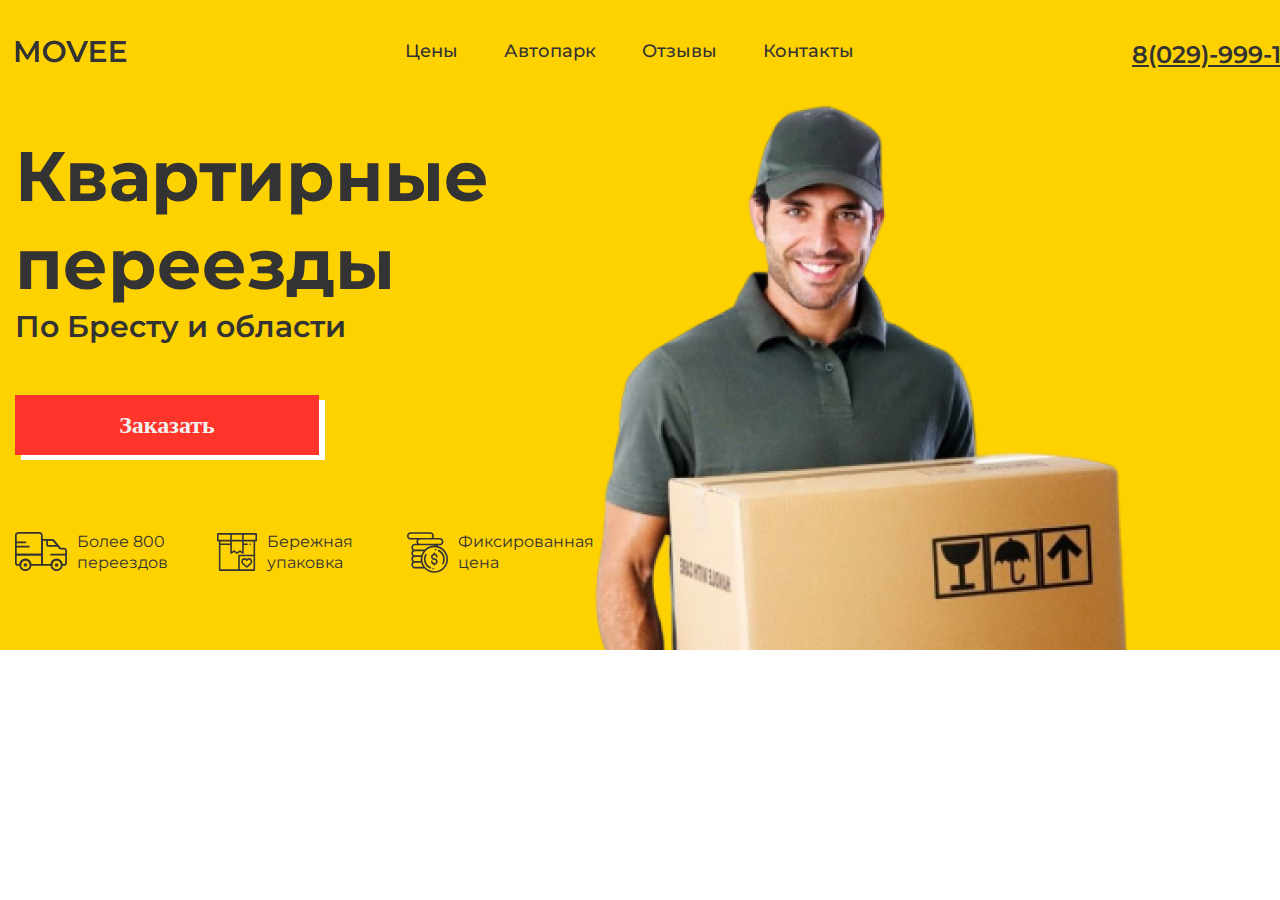
==== ct-3/index.html @ c0a37587 "commit" ====
<!DOCTYPE html>
<html lang="en">

<head>
    <meta charset="UTF-8">
    <meta http-equiv="X-UA-Compatible" content="IE=edge">
    <meta name="viewport" content="width=device-width, initial-scale=1.0">
    <title>Document</title>
    <link rel="stylesheet" href="./style.css">
    <link href="https://fonts.googleapis.com/css?family=Montserrat:100,200,300,regular,500,600,700,800,900,100italic,200italic,300italic,italic,500italic,600italic,700italic,800italic,900italic" rel="stylesheet" />
</head>

<body>
    <div class="wrapper">
        <header class="header">
            <div class="container">
                <div class="nav-container">
                    <div class="logo">
                        <img src="./img/MOVEE.svg" alt="">
                    </div>
                    <nav class="nav">
                        <ul>
                            <li>Цены</li>
                            <li>Автопарк</li>
                            <li>Отзывы</li>
                            <li>Контакты</li>
                        </ul>
                    </nav>
                    <div class="number">
                        <span>8(029)-999-12-13</span>
                    </div>
                </div>
                <div class="head-main">
                    <h1>Квартирные переезды</h1>
                    <span>По Бресту и области</span>
                    <div class="head-btn">
                        <button>Заказать</button>
                    </div>
                    <div class="head-adv">
                        <div class="head-adv-item">
                            <img src="./img/truck.svg" alt="truck">
                            <p>Более 800 переездов</p>
                        </div>
                        <div class="head-adv-item">
                            <img src="./img/triggerTwo.svg" alt="truck">
                            <p>Бережная упаковка</p>
                        </div>
                        <div class="head-adv-item">
                            <img src="./img/money.svg" alt="truck">
                            <p>Фиксированная цена</p>
                        </div>
                    </div>
                </div>
            </div>
        </header>
    </div>
    <script src="./index.js"></script>
</body>

</html>
---- ct-3/style.css ----
/* reset */

*,
*::after,
*::before {
    padding: 0;
    margin: 0;
    border: 0;
    box-sizing: border-box;
}

a {
    text-decoration: none;
}

ul,
ol,
li {
    list-style: none;
}

h1,
h2,
h3,
h4,
h5,
h6 {
    font-weight: inherit;
    font-size: inherit;
}

h2 {
    font-weight: 600;
    font-size: 30px;
    line-height: 37px;
}

html,
body {
    height: 100%;
    line-height: 1;
    font-size: 16px;
    font-family: Montserrat;
    scroll-behavior: smooth;
    color: #333333;
}


/* reset */

.wrapper {
    min-height: 100%;
    overflow: hidden;
}

.container {
    width: 1312px;
    padding: 0px 15px 0px 15px;
    margin: 0px auto;
    box-sizing: content-box;
}

.header {
    background: #FED100;
    height: 650px;
    background-image: url(./img/man.png);
    background-repeat: no-repeat;
    background-size: auto;
    background-position-x: 80%;
    background-position-y: 100%;
}

.nav-container {
    padding: 40px 0px 0px 0px;
    display: flex;
    flex-direction: row;
    justify-content: space-between;
}

.nav ul {
    display: flex;
    flex-direction: row;
    gap: 46px;
    font-weight: 500;
    font-size: 18px;
    line-height: 22px;
}

.number span {
    font-weight: 600;
    font-size: 24px;
    line-height: 29px;
    text-decoration: underline;
}

.head-main h1 {
    padding: 63px 0px 0px 0px;
    font-weight: 700;
    font-size: 70px;
    line-height: 126.9%;
    max-width: 480px;
}

.head-main span {
    padding: 23px 0px 0px 0px;
    font-weight: 600;
    font-size: 30px;
    line-height: 37px;
}

.head-btn {
    padding: 50px 0px 0px 0px;
}

.head-btn button {
    position: relative;
    display: inline-block;
    width: 304px;
    height: 60px;
    color: #f2f2f2;
    text-align: center;
    font-weight: 600;
    font-size: 24px;
    line-height: 29px;
    font-family: 'Montserat';
    background: #FF352B;
    box-shadow: 6px 5px 0 white;
    transition: .4s;
}

.head-btn button:hover {
    background: #FF772B;
}

.head-btn button:active {
    box-shadow: none;
    -webkit-transform: translate(7px, 8px);
    transform: translate(7px, 8px);
}

.head-adv {
    display: flex;
    flex-direction: row;
    padding: 76px 0px 0px 0px;
    gap: 10px;
}

.head-adv-item {
    display: flex;
    flex-direction: row;
    align-items: center;
    gap: 10px;
}

.head-adv-item p {
    font-weight: 400;
    font-size: 16px;
    line-height: 21px;
    max-width: 130px;
}
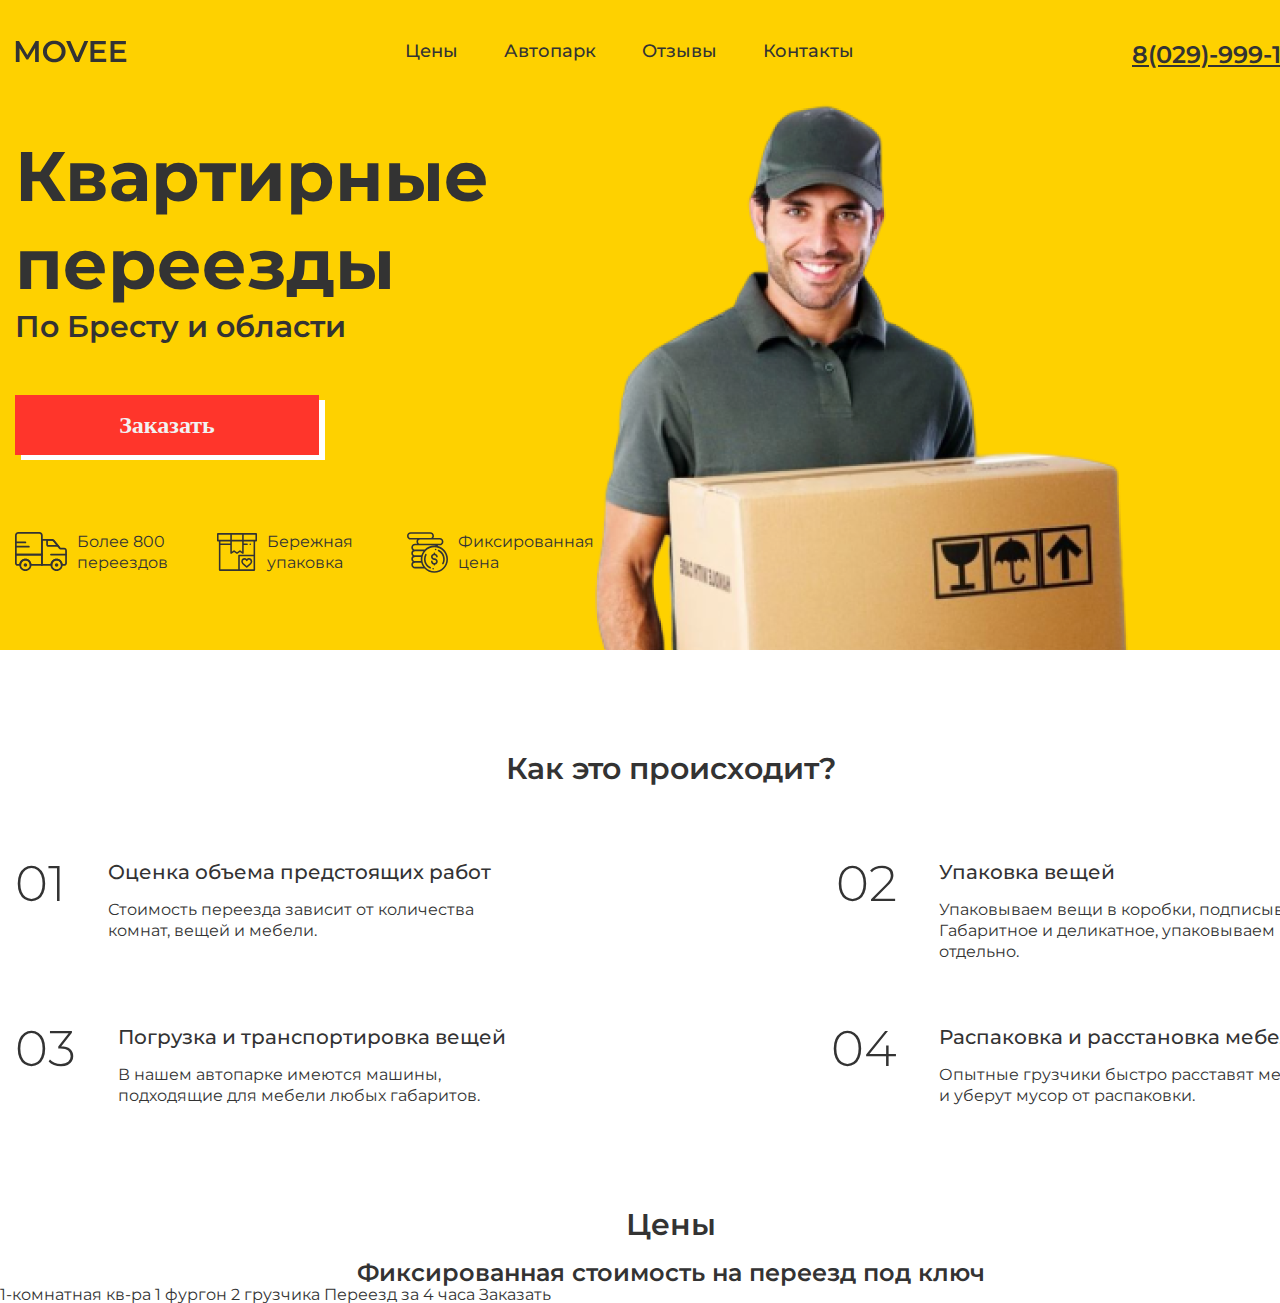
==== commit 7d80aca8: "commit" ====
--- a/ct-3/index.html
+++ b/ct-3/index.html
@@ -53,6 +53,84 @@
                 </div>
             </div>
         </header>
+        <main>
+            <section class="step-by-step">
+                <div class="container">
+                    <h2>Как это происходит?</h2>
+                    <div class="steps">
+                        <div class="step-item">
+                            <div class="number-step">
+                                <span>01</span>
+                            </div>
+                            <div class="step-container">
+                                <div class="step-title">
+                                    <h3>Оценка объема предстоящих работ</h3>
+                                </div>
+                                <div class="step-content">
+                                    <p>Стоимость переезда зависит от количества комнат, вещей и мебели.</p>
+                                </div>
+                            </div>
+                        </div>
+                        <div class="step-item">
+                            <div class="number-step">
+                                <span>02</span>
+                            </div>
+                            <div class="step-container">
+                                <div class="step-title">
+                                    <h3>Упаковка вещей</h3>
+                                </div>
+                                <div class="step-content">
+                                    <p>Упаковываем вещи в коробки, подписываем. Габаритное и деликатное, упаковываем отдельно. </p>
+                                </div>
+                            </div>
+                        </div>
+                        <div class="step-item">
+                            <div class="number-step">
+                                <span>03</span>
+                            </div>
+                            <div class="step-container">
+                                <div class="step-title">
+                                    <h3>Погрузка и транспортировка вещей</h3>
+                                </div>
+                                <div class="step-content">
+                                    <p>В нашем автопарке имеются машины, подходящие для мебели любых габаритов.</p>
+                                </div>
+                            </div>
+                        </div>
+                        <div class="step-item">
+                            <div class="number-step">
+                                <span>04</span>
+                            </div>
+                            <div class="step-container">
+                                <div class="step-title">
+                                    <h3>Распаковка и расстановка мебели</h3>
+                                </div>
+                                <div class="step-content">
+                                    <p>Опытные грузчики быстро расставят мебель и уберут мусор от распаковки.</p>
+                                </div>
+                            </div>
+                        </div>
+                    </div>
+                </div>
+            </section>
+
+            <section class="price">
+                <div class="container">
+                    <h2>Цены</h2>
+                    <h3>Фиксированная стоимость на переезд под ключ</h3>
+                </div>
+                <div class="price-items">
+                    <div class="price-item">
+                        <span>1-комнатная кв-ра</span>
+                        <span>1 фургон</span>
+                        <span>2 грузчика</span>
+                        <span>Переезд за 4 часа</span>
+                        <span class="price-num">Заказать</span>
+                        <button></button>
+                    </div>
+                </div>
+            </section>
+        </main>
     </div>
     <script src="./index.js"></script>
 </body>
--- a/ct-3/style.css
+++ b/ct-3/style.css
@@ -33,6 +33,8 @@
     font-weight: 600;
     font-size: 30px;
     line-height: 37px;
+    text-align: center;
+    padding: 100px 0px 0px 0px;
 }
 
 html,
@@ -157,4 +159,53 @@
     font-size: 16px;
     line-height: 21px;
     max-width: 130px;
+}
+
+.number-step span {
+    font-weight: 300;
+    font-size: 50px;
+    line-height: 61px;
+}
+
+.step-title h3 {
+    font-weight: 500;
+    font-size: 20px;
+    line-height: 24px;
+}
+
+.step-content p {
+    padding: 15px 0px 0px 0px;
+    font-weight: 400;
+    font-size: 16px;
+    line-height: 21px;
+}
+
+.step-item {
+    display: flex;
+    flex-direction: row;
+}
+
+.step-container {
+    padding: 7px 0px 0px 42px;
+    display: flex;
+    flex-direction: column;
+    max-width: 430px;
+    /* align-items: center; */
+}
+
+.steps {
+    padding: 66px 0px 0px 0px;
+    display: flex;
+    flex-direction: row;
+    flex-wrap: wrap;
+    justify-content: space-between;
+    gap: 56px;
+}
+
+.price h3 {
+    margin: 15px 0px 0px 0px;
+    font-weight: 600;
+    font-size: 24px;
+    line-height: 29px;
+    text-align: center;
 }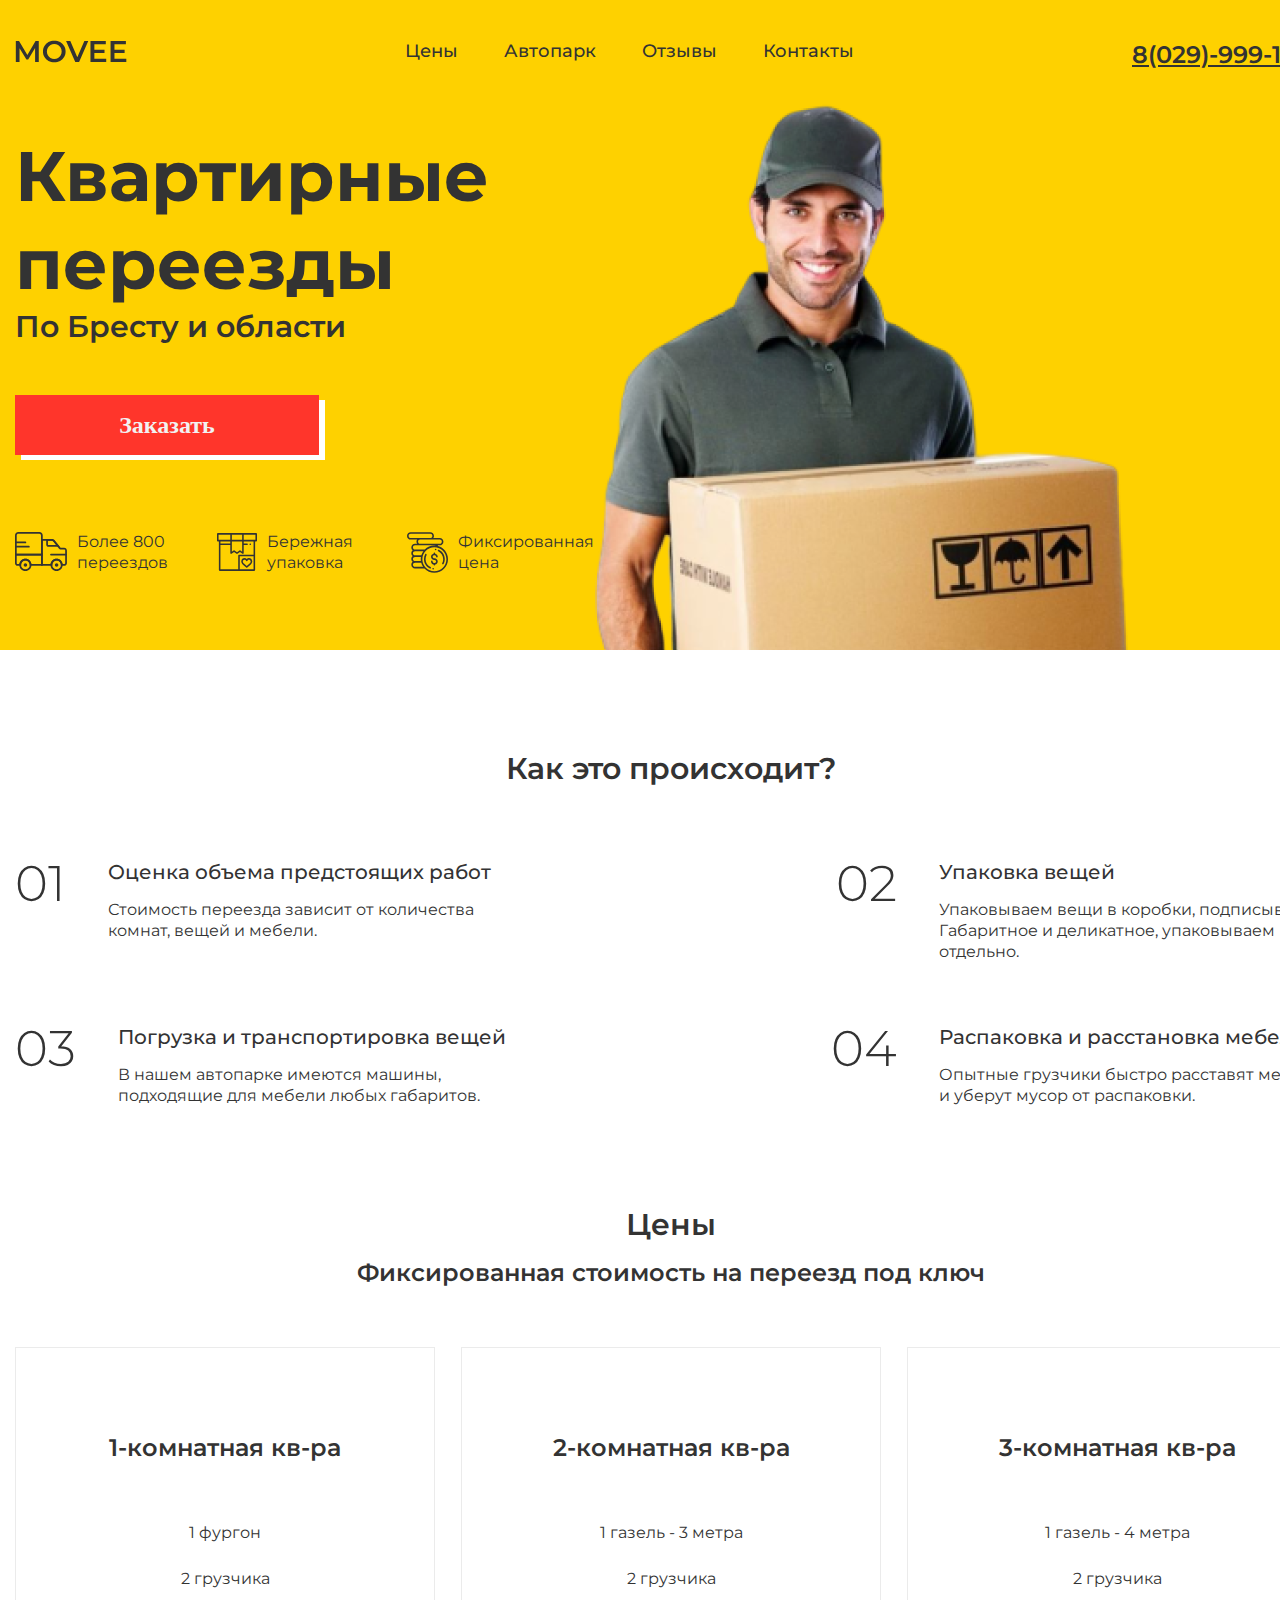
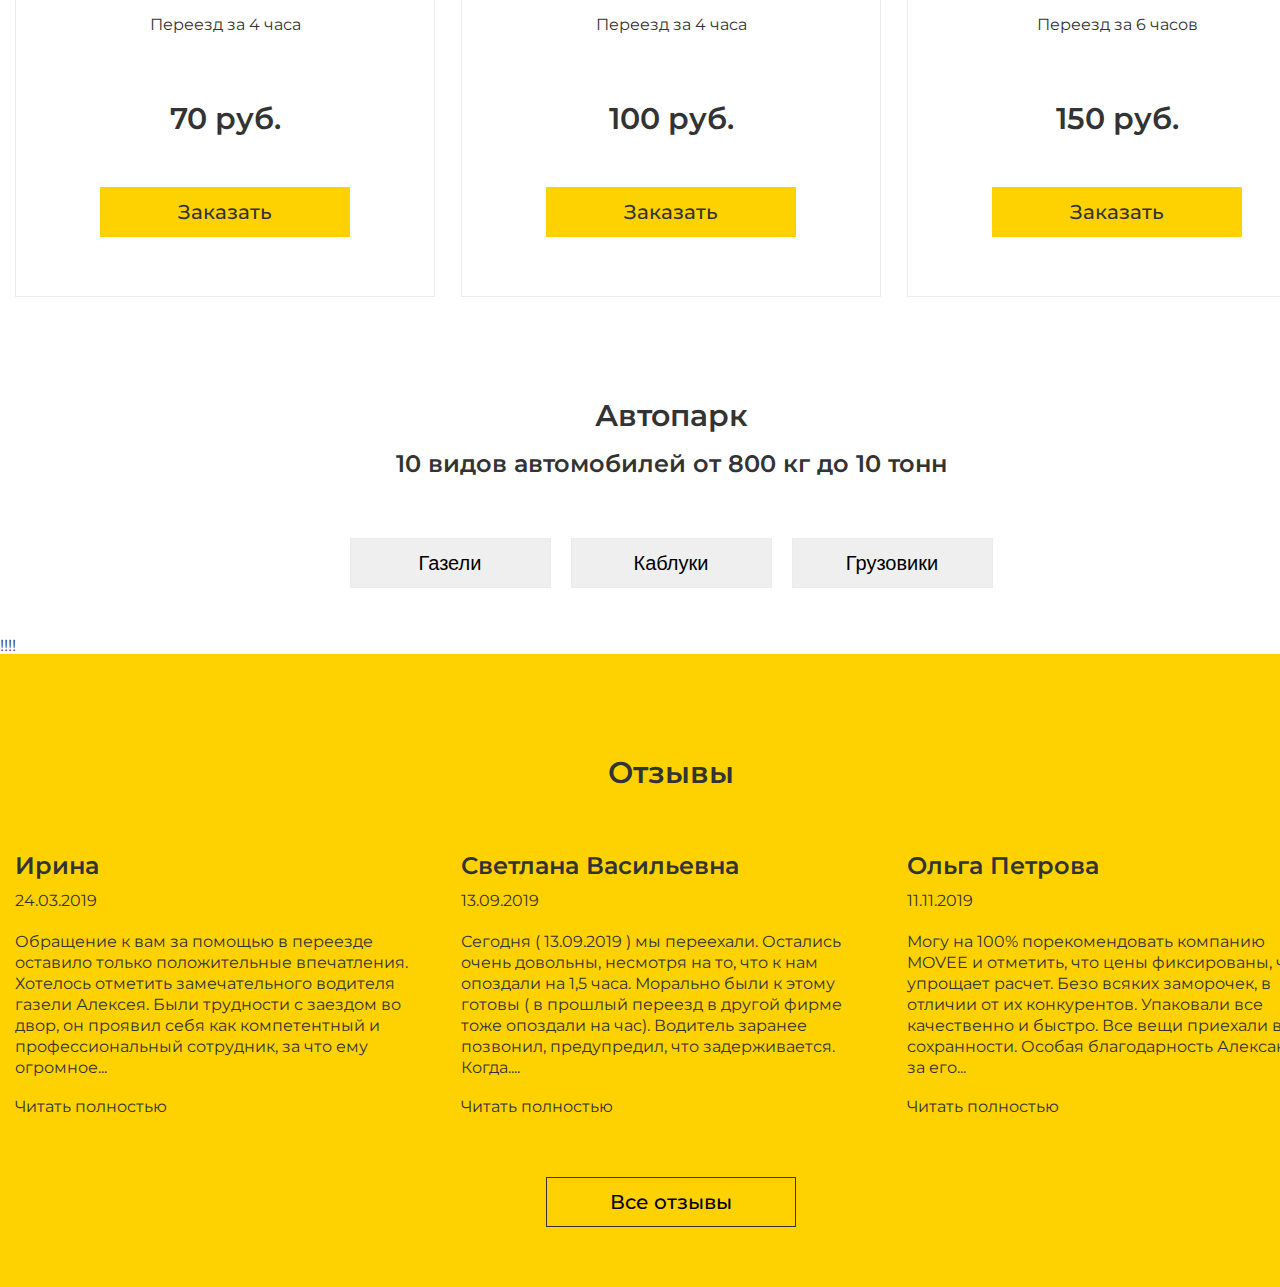
==== commit 135d7154: "commit" ====
--- a/ct-3/index.html
+++ b/ct-3/index.html
@@ -118,15 +118,87 @@
                 <div class="container">
                     <h2>Цены</h2>
                     <h3>Фиксированная стоимость на переезд под ключ</h3>
-                </div>
-                <div class="price-items">
-                    <div class="price-item">
-                        <span>1-комнатная кв-ра</span>
-                        <span>1 фургон</span>
-                        <span>2 грузчика</span>
-                        <span>Переезд за 4 часа</span>
-                        <span class="price-num">Заказать</span>
-                        <button></button>
+
+                    <div class="price-items">
+                        <div class="price-item">
+                            <span class="price-title">1-комнатная кв-ра</span>
+                            <span class="price-avg">1 фургон</span>
+                            <span class="price-avg">2 грузчика</span>
+                            <span class="price-avg">Переезд за 4 часа</span>
+                            <span class="price-num">70 руб.</span>
+                            <span class="price-btn">Заказать</span>
+                            <button></button>
+                        </div>
+                        <div class="price-item">
+                            <span class="price-title">2-комнатная кв-ра</span>
+                            <span class="price-avg">1 газель - 3 метра</span>
+                            <span class="price-avg">2 грузчика</span>
+                            <span class="price-avg">Переезд за 4 часа</span>
+                            <span class="price-num">100 руб.</span>
+                            <span class="price-btn">Заказать</span>
+                            <button></button>
+                        </div>
+                        <div class="price-item">
+                            <span class="price-title">3-комнатная кв-ра</span>
+                            <span class="price-avg">1 газель - 4 метра</span>
+                            <span class="price-avg">2 грузчика</span>
+                            <span class="price-avg">Переезд за 6 часов</span>
+                            <span class="price-num">150 руб.</span>
+                            <span class="price-btn">Заказать</span>
+                            <button></button>
+                        </div>
+                    </div>
+                </div>
+            </section>
+            <section class="car-park">
+                <div class="container">
+                    <h2>Автопарк</h2>
+                    <h3>10 видов автомобилей от 800 кг до 10 тонн</h3>
+                    <div class="car-btns">
+                        <button class="car-btn">Газели</button>
+                        <button class="car-btn">Каблуки</button>
+                        <button class="car-btn">Грузовики</button>
+                    </div>
+                </div>
+                !!!!
+            </section>
+            <section class="reviews">
+                <div class="container">
+                    <h2>Отзывы</h2>
+                    <div class="reviews-cards">
+                        <div class="review-item">
+                            <span class="review-name">Ирина</span>
+                            <div class="date">
+                                <span>24.03.2019</span>
+                            </div>
+                            <div class="review-content">Обращение к вам за помощью в переезде оставило только положительные впечатления. Хотелось отметить замечательного водителя газели Алексея. Были трудности с заездом во двор, он проявил себя как компетентный и профессиональный
+                                сотрудник, за что ему огромное... </div>
+                            <span class="read-more">Читать полностью </span>
+                        </div>
+                        <div class="review-item">
+                            <span class="review-name">Светлана Васильевна</span>
+                            <div class="date">
+                                <span>13.09.2019</span>
+                            </div>
+                            <div class="review-content">Сегодня ( 13.09.2019 ) мы переехали. Остались очень довольны, несмотря на то, что к нам опоздали на 1,5 часа. Морально были к этому готовы ( в прошлый переезд в другой фирме тоже опоздали на час). Водитель заранее позвонил,
+                                предупредил, что задерживается. Когда....
+                            </div>
+                            <span class="read-more">Читать полностью </span>
+                        </div>
+                        <div class="review-item">
+                            <span class="review-name">Ольга Петрова</span>
+                            <div class="date">
+                                <span>11.11.2019</span>
+                            </div>
+                            <div class="review-content">Могу на 100% порекомендовать компанию MOVEE и отметить, что цены фиксированы, что упрощает расчет. Безо всяких заморочек, в отличии от их конкурентов. Упаковали все качественно и быстро. Все вещи приехали в сохранности. Особая
+                                благодарность Александру за его... </div>
+                            <span class="read-more">Читать полностью </span>
+                        </div>
+                    </div>
+                    <div class="div-btn">
+                        <div class="review-btn">
+                            <button>Все отзывы</button>
+                        </div>
                     </div>
                 </div>
             </section>
--- a/ct-3/style.css
+++ b/ct-3/style.css
@@ -50,6 +50,11 @@
 
 /* reset */
 
+::selection {
+    background: #FFFFFF;
+    color: #FED100;
+}
+
 .wrapper {
     min-height: 100%;
     overflow: hidden;
@@ -86,6 +91,11 @@
     font-weight: 500;
     font-size: 18px;
     line-height: 22px;
+    cursor: pointer;
+}
+
+.nav li:hover {
+    color: #FF352B;
 }
 
 .number span {
@@ -128,6 +138,7 @@
     background: #FF352B;
     box-shadow: 6px 5px 0 white;
     transition: .4s;
+    cursor: pointer;
 }
 
 .head-btn button:hover {
@@ -202,10 +213,161 @@
     gap: 56px;
 }
 
-.price h3 {
-    margin: 15px 0px 0px 0px;
+.price h3,
+.car-park h3 {
+    margin: 15px 0px 60px 0px;
     font-weight: 600;
     font-size: 24px;
     line-height: 29px;
     text-align: center;
+}
+
+.price-items {
+    display: flex;
+    flex-direction: row;
+    justify-content: space-between;
+}
+
+.price-item {
+    width: 420px;
+    height: 550px;
+    border: 1px solid #EBEBEB;
+    box-sizing: border-box;
+    display: flex;
+    flex-direction: column;
+    align-items: center;
+    cursor: pointer;
+}
+
+.price-item:hover {
+    border: 1px solid rgba(254, 209, 0, 1);
+}
+
+.price-title {
+    padding: 85px 0px 35px 0px;
+    font-weight: 600;
+    font-size: 24px;
+    line-height: 29px;
+}
+
+.price-avg {
+    padding: 25px 0px 0px 0px;
+    font-weight: 400;
+    font-size: 16px;
+    line-height: 21px;
+}
+
+.price-num {
+    padding: 65px 0px 50px 0px;
+    font-weight: 600;
+    font-size: 30px;
+    line-height: 37px;
+}
+
+.price-btn {
+    width: 250px;
+    height: 50px;
+    font-family: 'Montserrat';
+    font-weight: 500;
+    font-size: 20px;
+    line-height: 24px;
+    display: flex;
+    align-items: center;
+    justify-content: center;
+    background: #FED100;
+}
+
+.price-btn:hover {
+    font-weight: 700;
+    color: #FFFFFF;
+}
+
+.car-btns {
+    display: flex;
+    flex-direction: row;
+    justify-content: center;
+    gap: 20px;
+    padding: 0px 0px 50px 0px;
+}
+
+.car-btn {
+    font-weight: 500;
+    font-size: 20px;
+    line-height: 24px;
+    width: 201px;
+    height: 50px;
+    border: 1px solid #EBEBEB;
+    cursor: pointer;
+}
+
+.car-btn:hover {
+    border: 1px solid rgba(254, 209, 0, 1);
+}
+
+.reviews {
+    background: #FED100;
+}
+
+.reviews-cards {
+    padding: 60px 0px 0px 0px;
+    display: flex;
+    flex-direction: row;
+    justify-content: space-between;
+}
+
+.review-item {
+    padding: 0px 0px 60px 0px;
+}
+
+.review-name {
+    font-weight: 600;
+    font-size: 24px;
+    line-height: 29px;
+}
+
+.date {
+    padding: 10px 0px 20px 0px;
+    font-weight: 400;
+    font-size: 16px;
+    line-height: 21px;
+}
+
+.review-content {
+    max-width: 420px;
+    font-weight: 400;
+    font-size: 16px;
+    line-height: 21px;
+    padding: 0px 0px 18px 0px;
+}
+
+.read-more {
+    font-weight: 400;
+    font-size: 16px;
+    line-height: 21px;
+}
+
+.review-btn button {
+    display: flex;
+    justify-content: center;
+    align-items: center;
+    width: 250px;
+    height: 50px;
+    border: 1px solid #333333;
+    font-family: 'Montserrat';
+    font-weight: 500;
+    font-size: 20px;
+    line-height: 24px;
+    background: none;
+    cursor: pointer;
+}
+
+.review-btn button:hover {
+    border: none;
+    background: #FFFFFF;
+}
+
+.div-btn {
+    display: flex;
+    justify-content: center;
+    padding: 0px 0px 60px 0px;
 }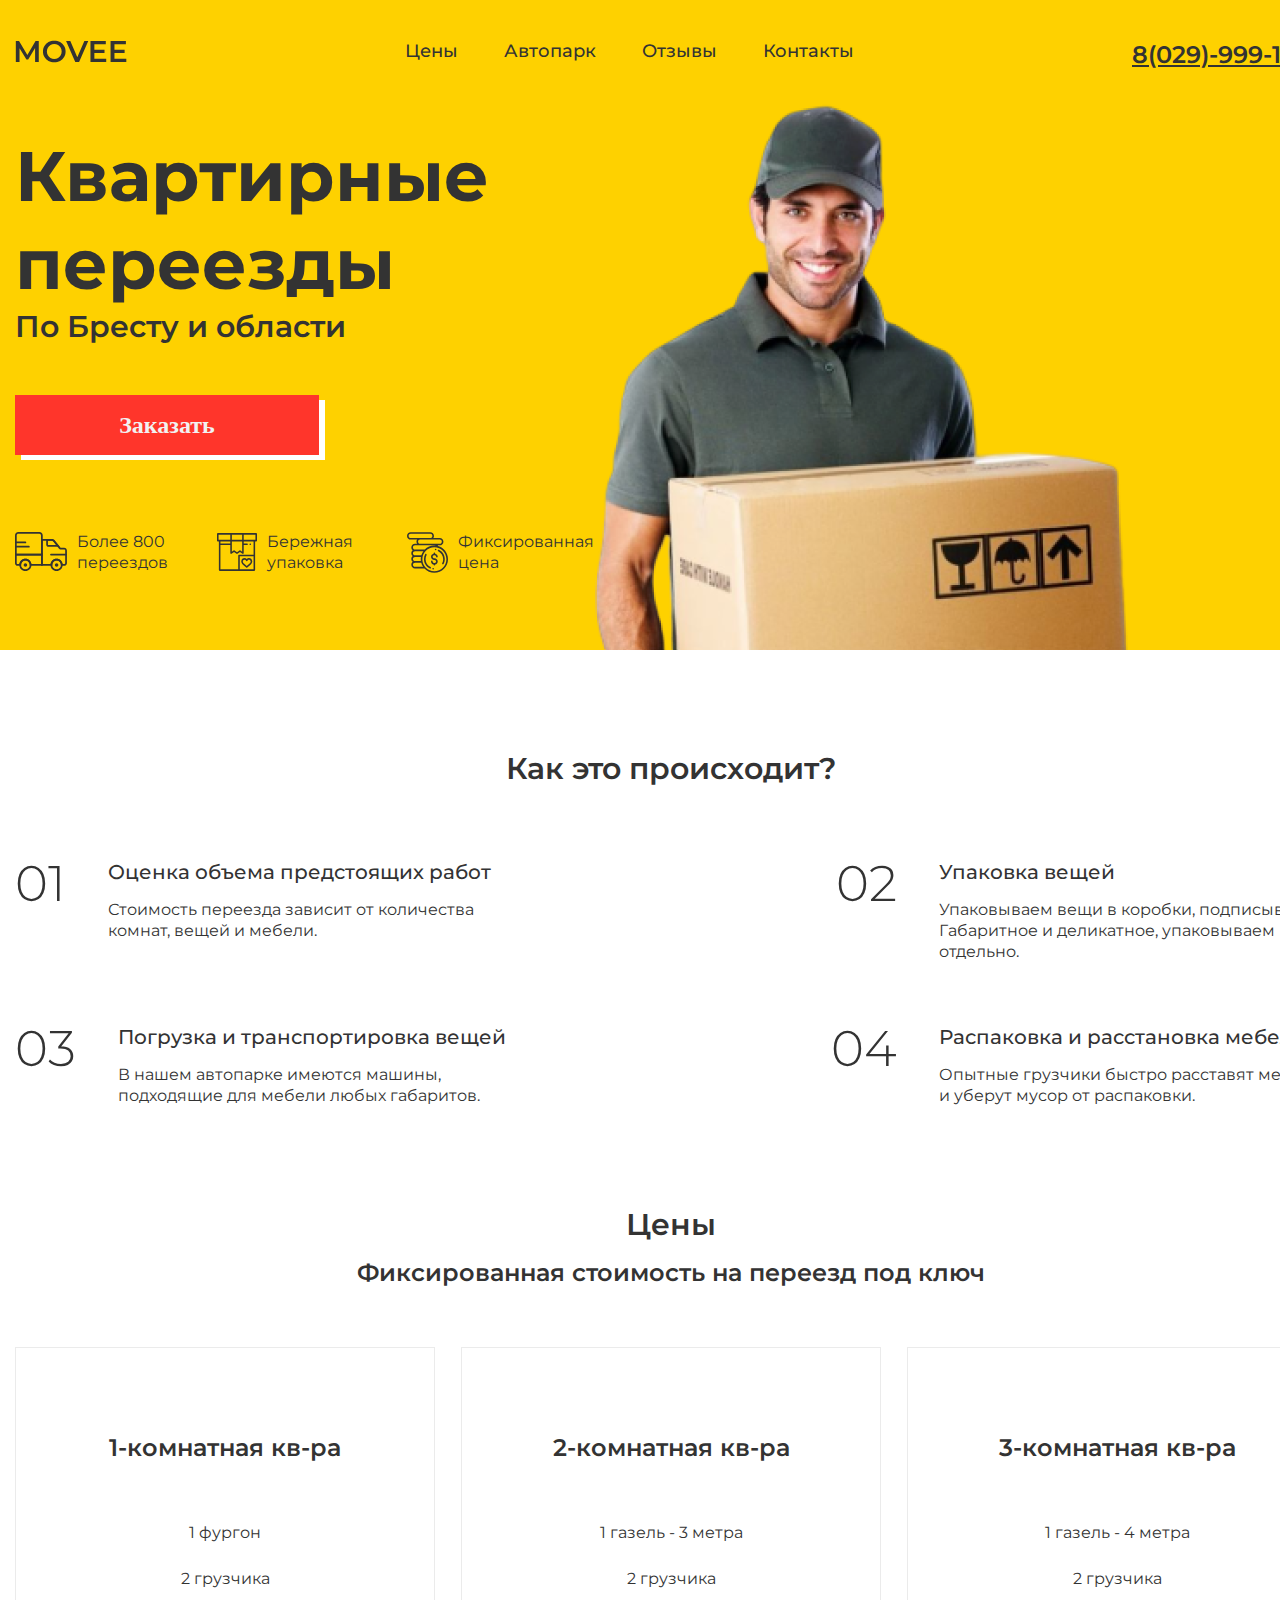
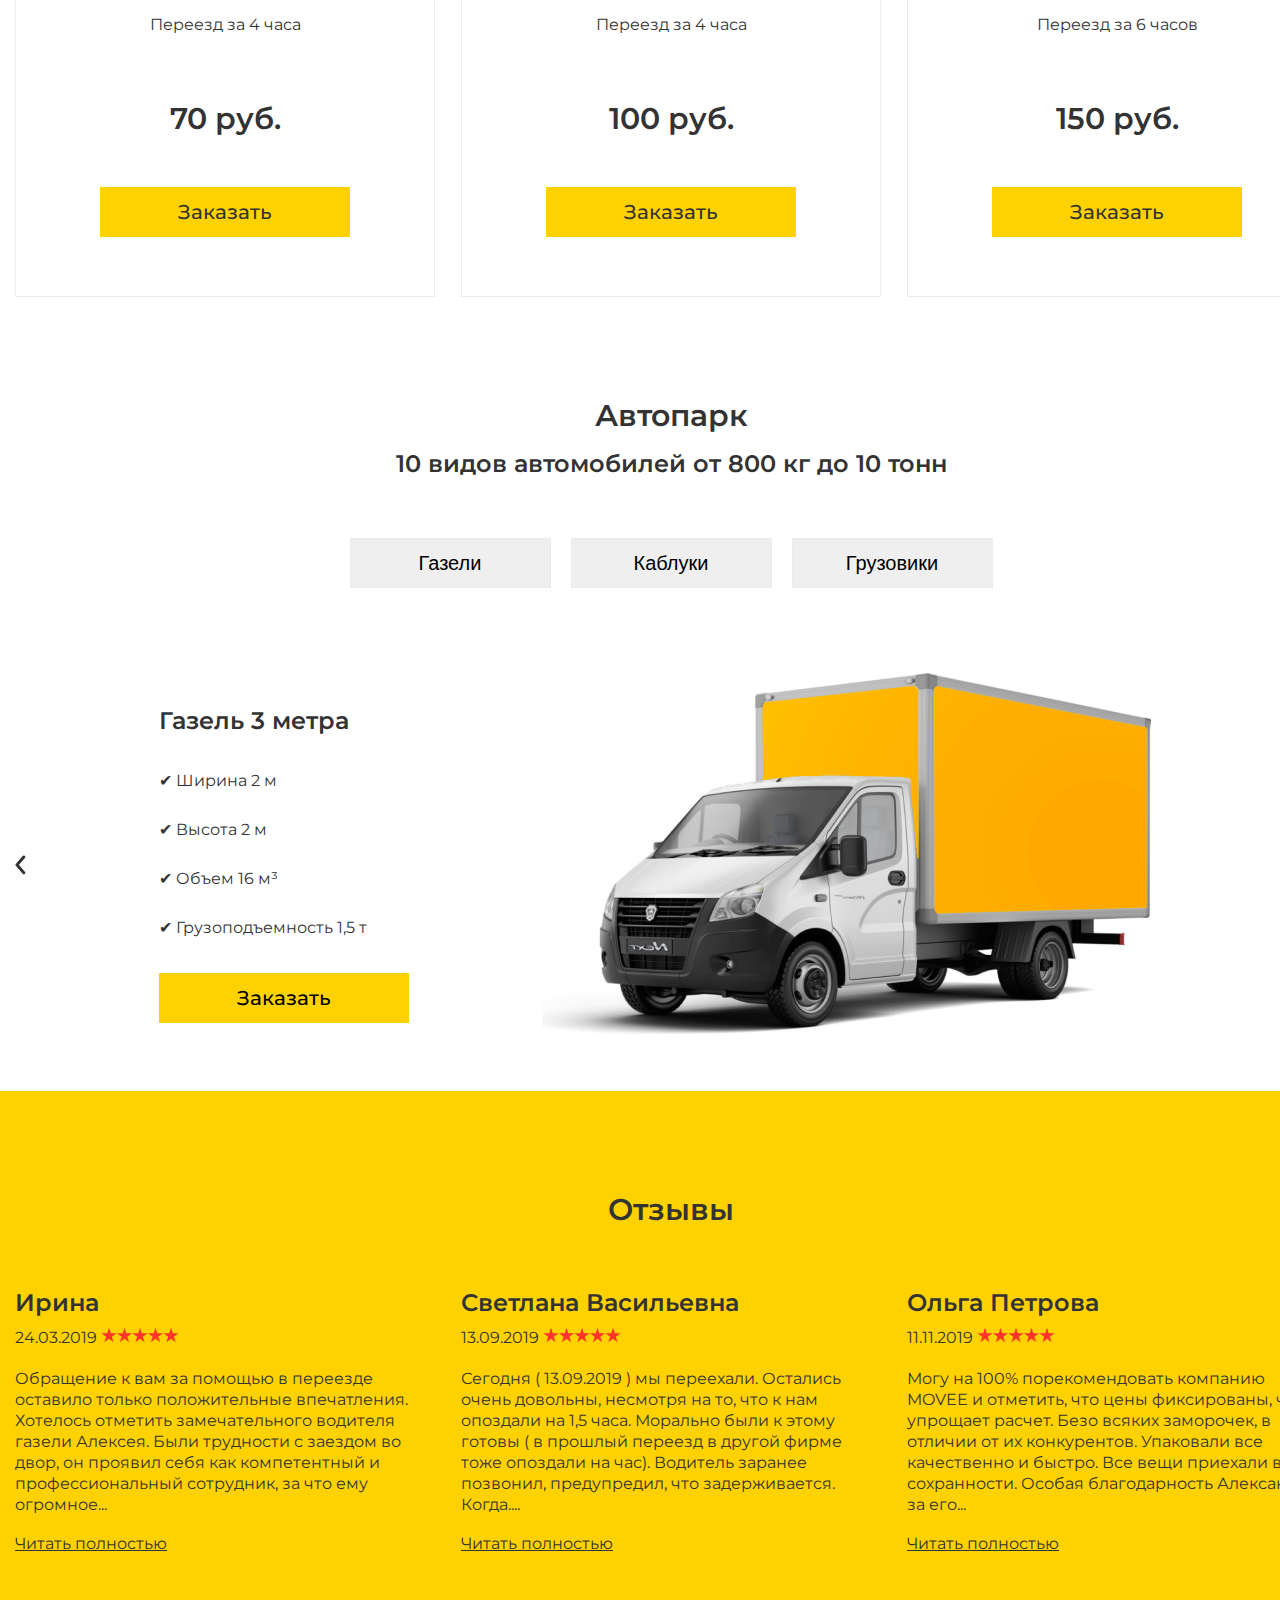
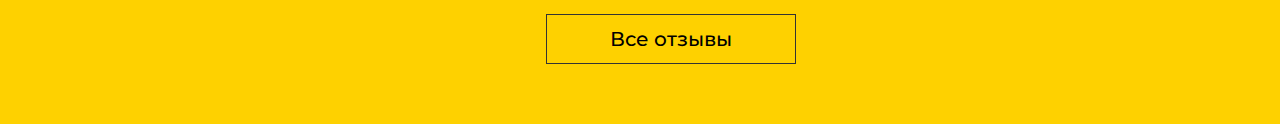
==== commit ef7f1651: "commit" ====
--- a/ct-3/index.html
+++ b/ct-3/index.html
@@ -5,8 +5,9 @@
     <meta charset="UTF-8">
     <meta http-equiv="X-UA-Compatible" content="IE=edge">
     <meta name="viewport" content="width=device-width, initial-scale=1.0">
-    <title>Document</title>
+    <title>Квартирные переезды</title>
     <link rel="stylesheet" href="./style.css">
+    <link rel="shortcut icon" href="./img/favicon.png" type="png">
     <link href="https://fonts.googleapis.com/css?family=Montserrat:100,200,300,regular,500,600,700,800,900,100italic,200italic,300italic,italic,500italic,600italic,700italic,800italic,900italic" rel="stylesheet" />
 </head>
 
@@ -27,7 +28,7 @@
                         </ul>
                     </nav>
                     <div class="number">
-                        <span>8(029)-999-12-13</span>
+                        <a href="tel:8(029)-999-12-13">8(029)-999-12-13</a>
                     </div>
                 </div>
                 <div class="head-main">
@@ -159,8 +160,22 @@
                         <button class="car-btn">Каблуки</button>
                         <button class="car-btn">Грузовики</button>
                     </div>
-                </div>
-                !!!!
+                    <div class="car-park-slider">
+                        <img src="./img/arrow-left.svg" alt="arrow-left">
+                        <div class="car-descr">
+                            <h4 class="car-title">Газель 3 метра </h4>
+                            <ul class="car-prop">
+                                <li>Ширина 2 м</li>
+                                <li>Высота 2 м</li>
+                                <li>Объем 16 м³</li>
+                                <li>Грузоподъемность 1,5 т</li>
+                            </ul>
+                            <div class="car-btn-order"><button>Заказать</button></div>
+                        </div>
+                        <img src="./img/first-car.png" alt="first-car" class="car">
+                        <img src="./img/arrow-right.svg" alt="arrow-right">
+                    </div>
+                </div>
             </section>
             <section class="reviews">
                 <div class="container">
@@ -170,6 +185,7 @@
                             <span class="review-name">Ирина</span>
                             <div class="date">
                                 <span>24.03.2019</span>
+                                <img src="./img/stars.svg" alt="stars">
                             </div>
                             <div class="review-content">Обращение к вам за помощью в переезде оставило только положительные впечатления. Хотелось отметить замечательного водителя газели Алексея. Были трудности с заездом во двор, он проявил себя как компетентный и профессиональный
                                 сотрудник, за что ему огромное... </div>
@@ -179,6 +195,7 @@
                             <span class="review-name">Светлана Васильевна</span>
                             <div class="date">
                                 <span>13.09.2019</span>
+                                <img src="./img/stars.svg" alt="stars">
                             </div>
                             <div class="review-content">Сегодня ( 13.09.2019 ) мы переехали. Остались очень довольны, несмотря на то, что к нам опоздали на 1,5 часа. Морально были к этому готовы ( в прошлый переезд в другой фирме тоже опоздали на час). Водитель заранее позвонил,
                                 предупредил, что задерживается. Когда....
@@ -189,6 +206,7 @@
                             <span class="review-name">Ольга Петрова</span>
                             <div class="date">
                                 <span>11.11.2019</span>
+                                <img src="./img/stars.svg" alt="stars">
                             </div>
                             <div class="review-content">Могу на 100% порекомендовать компанию MOVEE и отметить, что цены фиксированы, что упрощает расчет. Безо всяких заморочек, в отличии от их конкурентов. Упаковали все качественно и быстро. Все вещи приехали в сохранности. Особая
                                 благодарность Александру за его... </div>
--- a/ct-3/style.css
+++ b/ct-3/style.css
@@ -50,10 +50,11 @@
 
 /* reset */
 
-::selection {
+
+/* ::selection {
     background: #FFFFFF;
     color: #FED100;
-}
+} */
 
 .wrapper {
     min-height: 100%;
@@ -94,15 +95,18 @@
     cursor: pointer;
 }
 
-.nav li:hover {
+.number a {
+    font-weight: 600;
+    font-size: 24px;
+    line-height: 29px;
+    text-decoration: underline;
+    color: #333333;
+}
+
+.nav li:hover,
+.read-more:hover,
+.number a:hover {
     color: #FF352B;
-}
-
-.number span {
-    font-weight: 600;
-    font-size: 24px;
-    line-height: 29px;
-    text-decoration: underline;
 }
 
 .head-main h1 {
@@ -344,6 +348,8 @@
     font-weight: 400;
     font-size: 16px;
     line-height: 21px;
+    text-decoration: underline;
+    cursor: pointer;
 }
 
 .review-btn button {
@@ -370,4 +376,49 @@
     display: flex;
     justify-content: center;
     padding: 0px 0px 60px 0px;
+}
+
+.car-title {
+    font-weight: 600;
+    font-size: 24px;
+    line-height: 29px;
+}
+
+.car-prop {
+    display: flex;
+    flex-direction: column;
+    gap: 28px;
+    padding: 35px 0;
+}
+
+.car-prop li {
+    font-weight: 400;
+    font-size: 16px;
+    line-height: 21px;
+}
+
+.car-prop li:before {
+    content: "✔ ";
+}
+
+.car-park-slider {
+    display: flex;
+    justify-content: space-between;
+    align-items: center;
+}
+
+.car-btn-order button {
+    width: 250px;
+    height: 50px;
+    background: #FED100;
+    font-family: 'Montserrat';
+    font-weight: 500;
+    font-size: 20px;
+    line-height: 24px;
+    cursor: pointer;
+}
+
+.car-btn-order button:hover {
+    font-weight: 700;
+    color: #FFFFFF;
 }